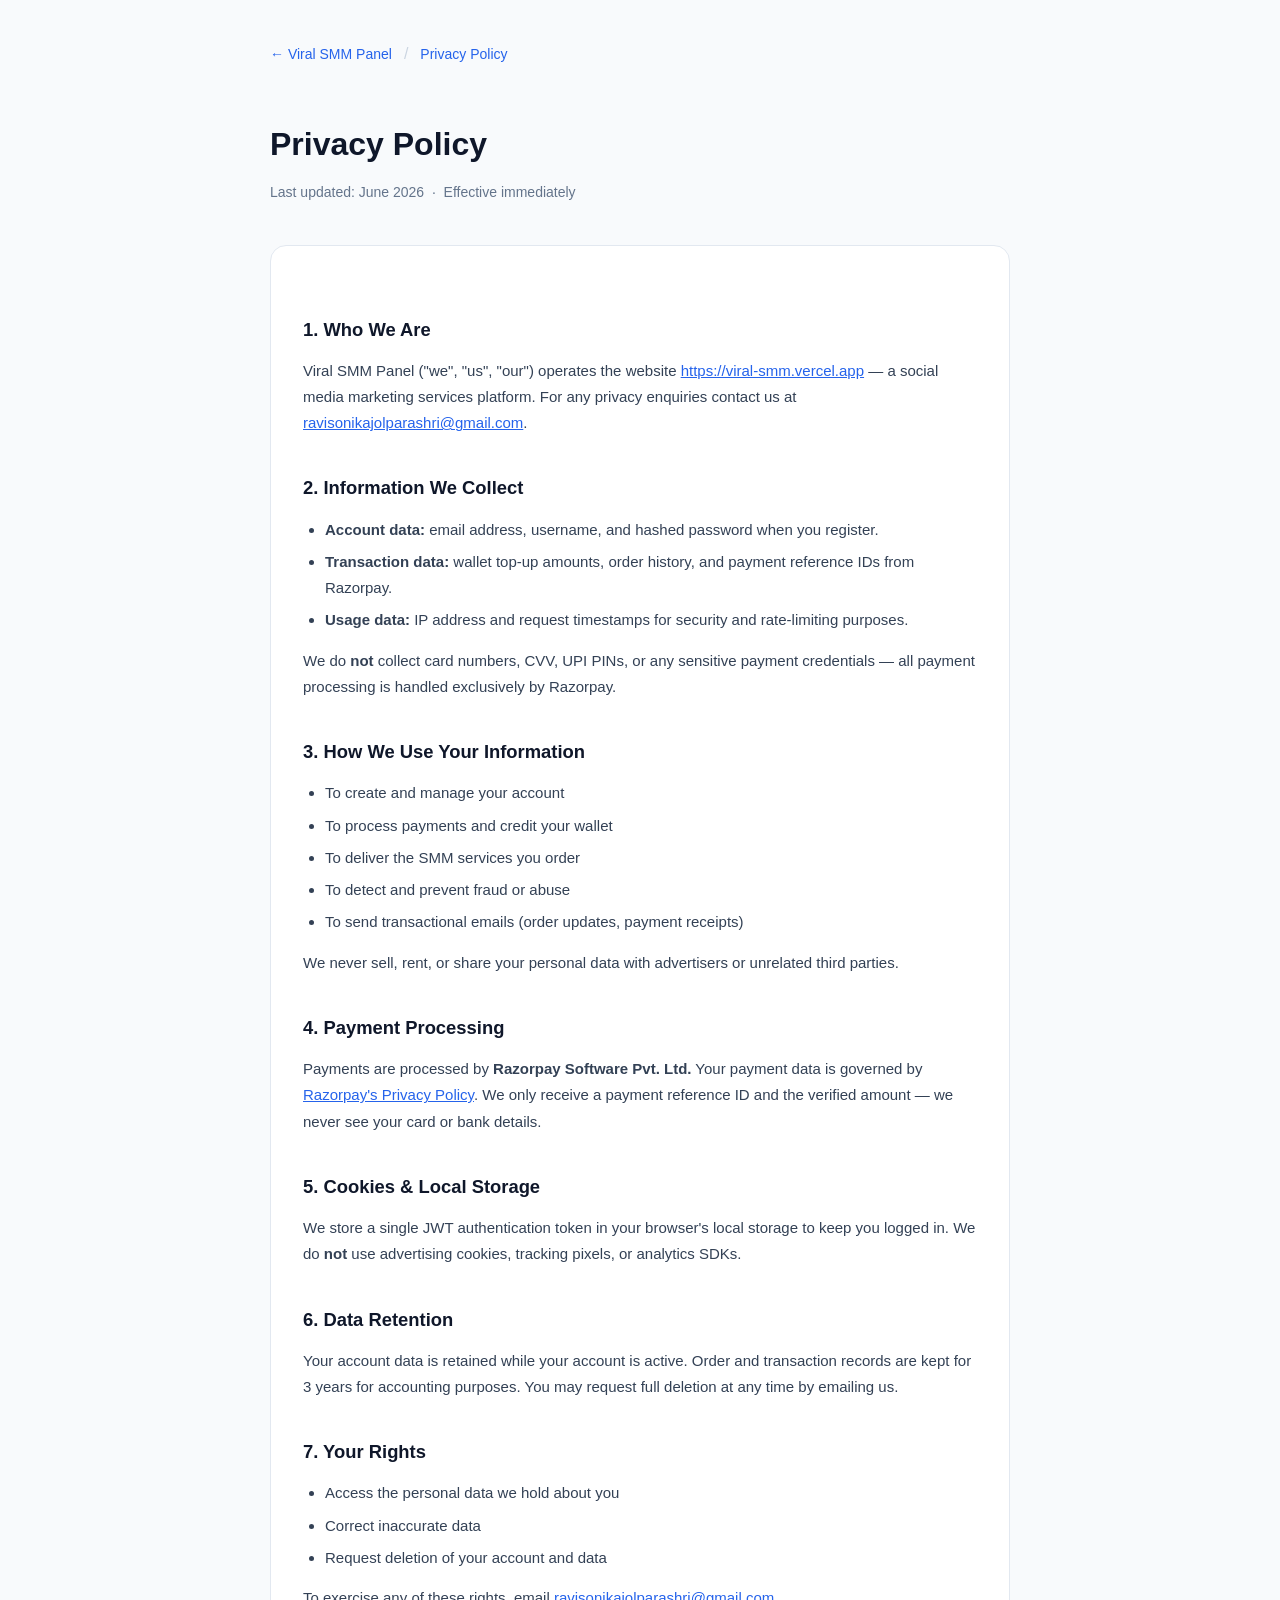
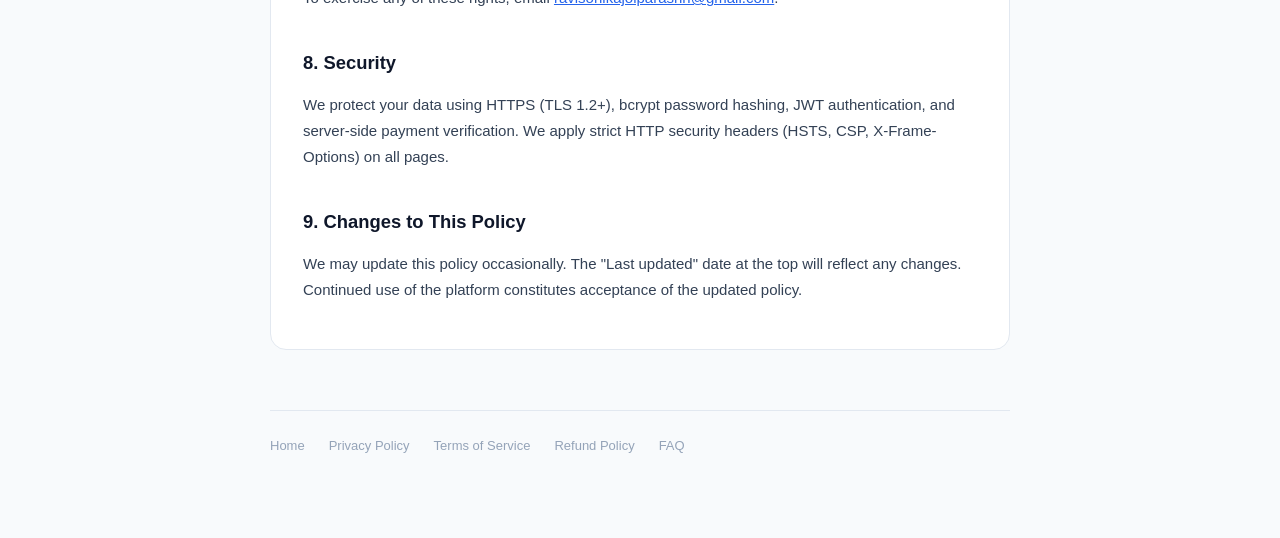
==== frontend/public/privacy.html @ 21acf0b6 "fix: Railway crash + add legal pages (privacy, terms, refund, faq) + footer links" ====
<!DOCTYPE html>
<html lang="en">
<head>
  <meta charset="UTF-8" />
  <meta name="viewport" content="width=device-width, initial-scale=1.0" />
  <title>Privacy Policy — Viral SMM Panel</title>
  <style>
    *{box-sizing:border-box;margin:0;padding:0}
    body{font-family:-apple-system,BlinkMacSystemFont,'Segoe UI',sans-serif;background:#f8fafc;color:#1e293b;line-height:1.75}
    .wrap{max-width:780px;margin:0 auto;padding:40px 20px 80px}
    nav{display:flex;align-items:center;gap:12px;margin-bottom:48px}
    nav a{color:#2563eb;text-decoration:none;font-size:14px}
    nav a:hover{text-decoration:underline}
    nav span{color:#cbd5e1}
    h1{font-size:2rem;font-weight:800;color:#0f172a;margin-bottom:8px}
    .meta{color:#64748b;font-size:14px;margin-bottom:40px}
    h2{font-size:1.15rem;font-weight:700;color:#0f172a;margin:36px 0 12px}
    p{color:#334155;margin-bottom:14px;font-size:15px}
    ul{color:#334155;padding-left:22px;margin-bottom:14px;font-size:15px}
    ul li{margin-bottom:6px}
    a{color:#2563eb}
    .card{background:#fff;border:1px solid #e2e8f0;border-radius:16px;padding:32px;margin-bottom:8px}
    footer{margin-top:60px;padding-top:24px;border-top:1px solid #e2e8f0;display:flex;gap:24px;flex-wrap:wrap;font-size:13px;color:#94a3b8}
    footer a{color:#94a3b8;text-decoration:none}
    footer a:hover{color:#475569}
  </style>
</head>
<body>
<div class="wrap">
  <nav>
    <a href="/">← Viral SMM Panel</a>
    <span>/</span>
    <a href="/privacy.html">Privacy Policy</a>
  </nav>

  <h1>Privacy Policy</h1>
  <p class="meta">Last updated: June 2026 &nbsp;·&nbsp; Effective immediately</p>

  <div class="card">
    <h2>1. Who We Are</h2>
    <p>Viral SMM Panel ("we", "us", "our") operates the website <a href="https://viral-smm.vercel.app">https://viral-smm.vercel.app</a> — a social media marketing services platform. For any privacy enquiries contact us at <a href="mailto:ravisonikajolparashri@gmail.com">ravisonikajolparashri@gmail.com</a>.</p>

    <h2>2. Information We Collect</h2>
    <ul>
      <li><strong>Account data:</strong> email address, username, and hashed password when you register.</li>
      <li><strong>Transaction data:</strong> wallet top-up amounts, order history, and payment reference IDs from Razorpay.</li>
      <li><strong>Usage data:</strong> IP address and request timestamps for security and rate-limiting purposes.</li>
    </ul>
    <p>We do <strong>not</strong> collect card numbers, CVV, UPI PINs, or any sensitive payment credentials — all payment processing is handled exclusively by Razorpay.</p>

    <h2>3. How We Use Your Information</h2>
    <ul>
      <li>To create and manage your account</li>
      <li>To process payments and credit your wallet</li>
      <li>To deliver the SMM services you order</li>
      <li>To detect and prevent fraud or abuse</li>
      <li>To send transactional emails (order updates, payment receipts)</li>
    </ul>
    <p>We never sell, rent, or share your personal data with advertisers or unrelated third parties.</p>

    <h2>4. Payment Processing</h2>
    <p>Payments are processed by <strong>Razorpay Software Pvt. Ltd.</strong> Your payment data is governed by <a href="https://razorpay.com/privacy/" target="_blank">Razorpay's Privacy Policy</a>. We only receive a payment reference ID and the verified amount — we never see your card or bank details.</p>

    <h2>5. Cookies & Local Storage</h2>
    <p>We store a single JWT authentication token in your browser's local storage to keep you logged in. We do <strong>not</strong> use advertising cookies, tracking pixels, or analytics SDKs.</p>

    <h2>6. Data Retention</h2>
    <p>Your account data is retained while your account is active. Order and transaction records are kept for 3 years for accounting purposes. You may request full deletion at any time by emailing us.</p>

    <h2>7. Your Rights</h2>
    <ul>
      <li>Access the personal data we hold about you</li>
      <li>Correct inaccurate data</li>
      <li>Request deletion of your account and data</li>
    </ul>
    <p>To exercise any of these rights, email <a href="mailto:ravisonikajolparashri@gmail.com">ravisonikajolparashri@gmail.com</a>.</p>

    <h2>8. Security</h2>
    <p>We protect your data using HTTPS (TLS 1.2+), bcrypt password hashing, JWT authentication, and server-side payment verification. We apply strict HTTP security headers (HSTS, CSP, X-Frame-Options) on all pages.</p>

    <h2>9. Changes to This Policy</h2>
    <p>We may update this policy occasionally. The "Last updated" date at the top will reflect any changes. Continued use of the platform constitutes acceptance of the updated policy.</p>
  </div>

  <footer>
    <a href="/">Home</a>
    <a href="/privacy.html">Privacy Policy</a>
    <a href="/terms.html">Terms of Service</a>
    <a href="/refund.html">Refund Policy</a>
    <a href="/faq.html">FAQ</a>
  </footer>
</div>
</body>
</html>
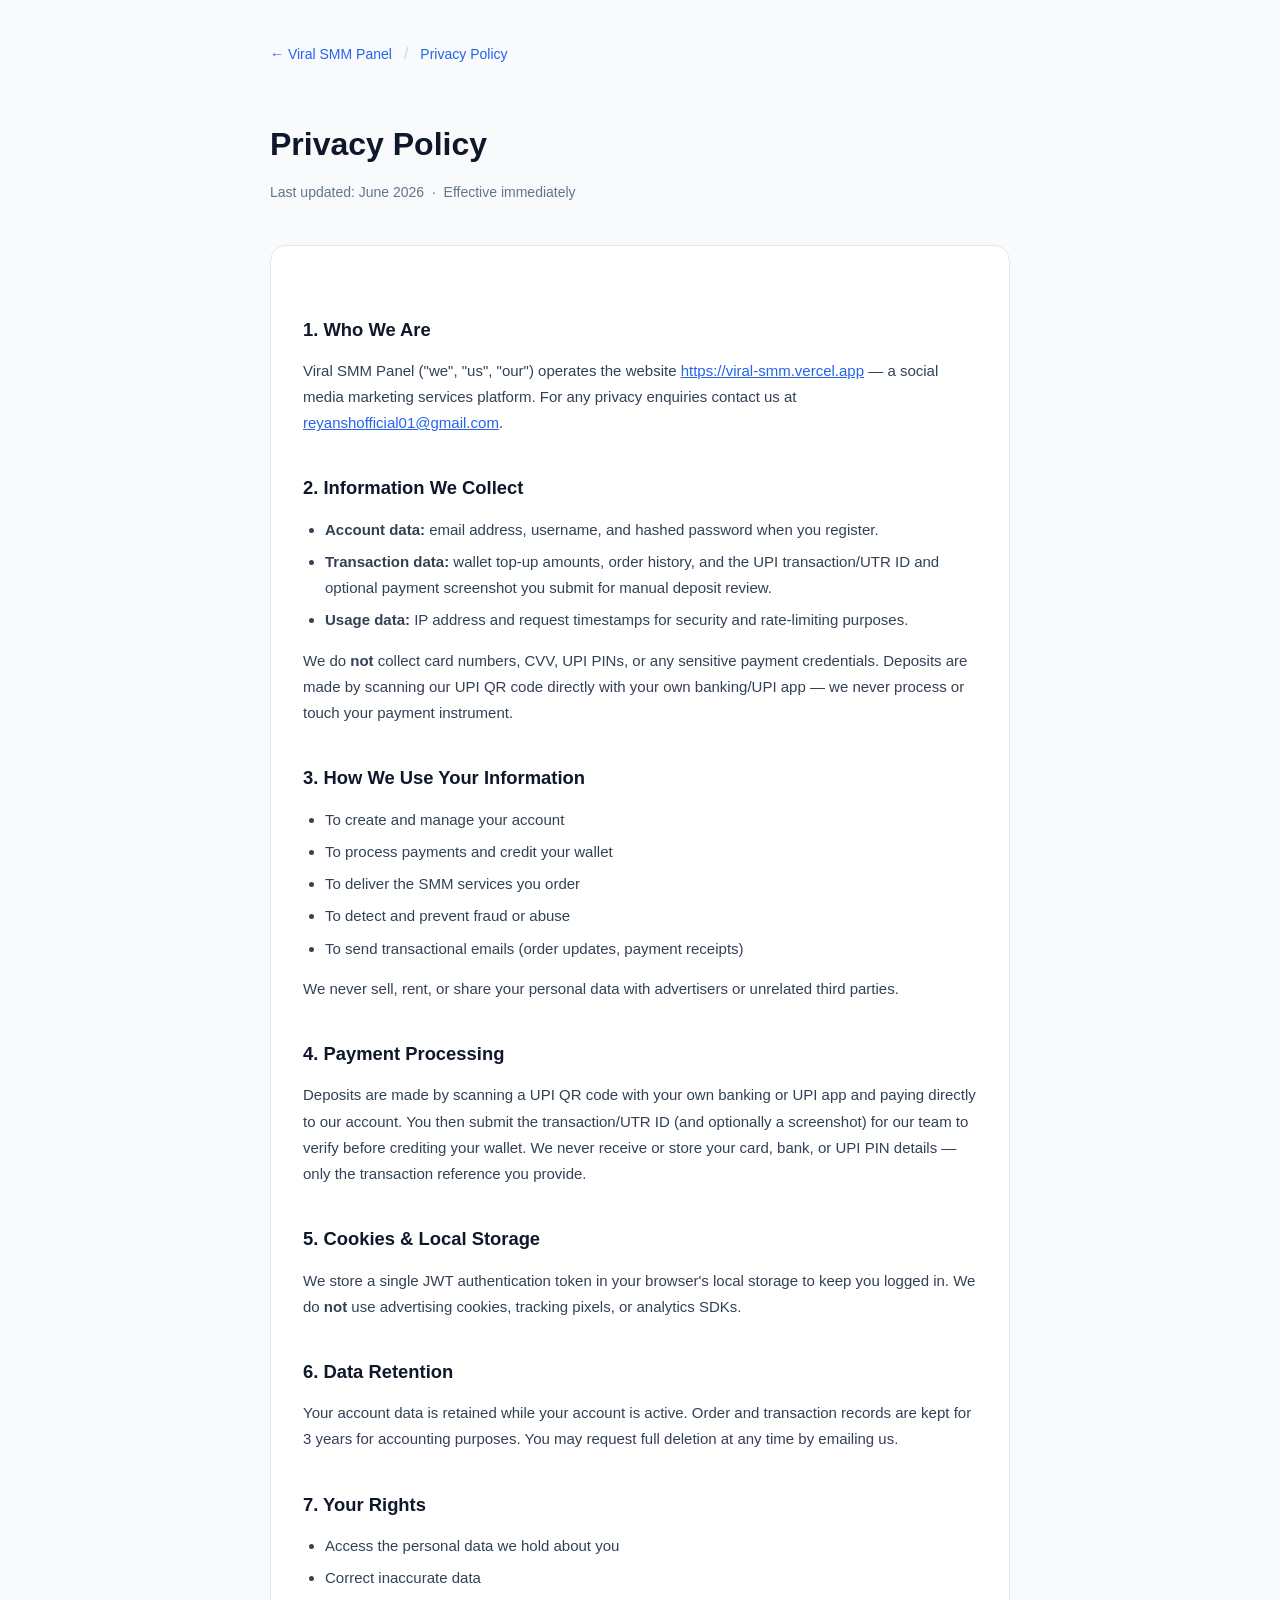
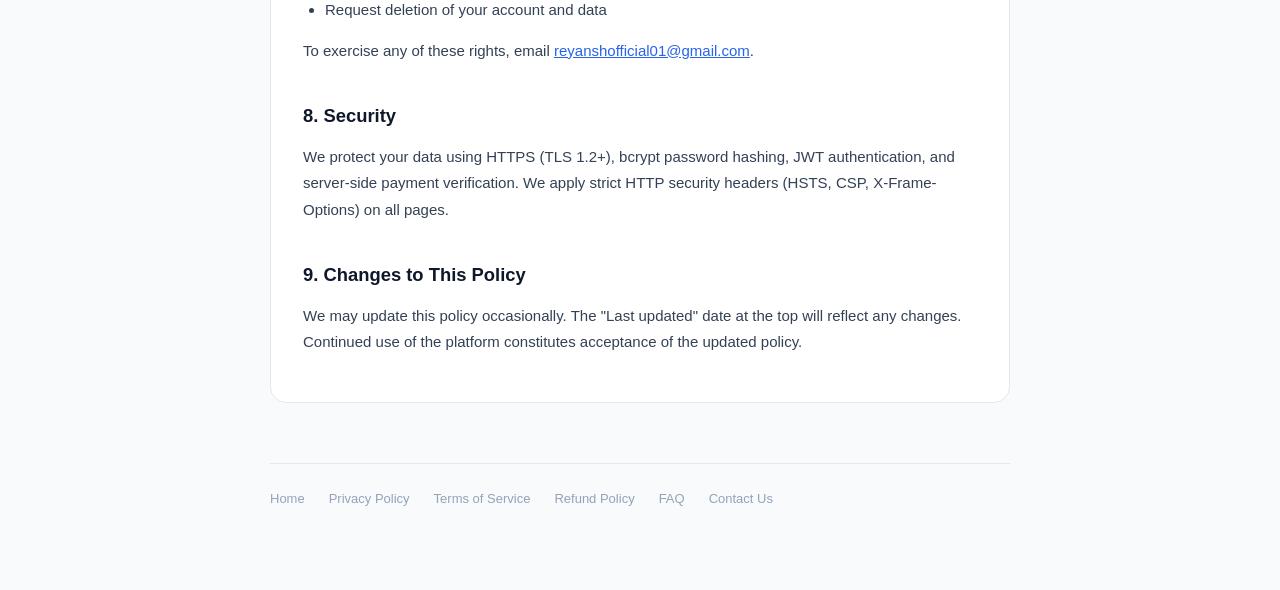
==== commit b27c659b: "Add Contact Us page and link it from footer/static pages" ====
--- a/frontend/public/privacy.html
+++ b/frontend/public/privacy.html
@@ -38,15 +38,15 @@
 
   <div class="card">
     <h2>1. Who We Are</h2>
-    <p>Viral SMM Panel ("we", "us", "our") operates the website <a href="https://viral-smm.vercel.app">https://viral-smm.vercel.app</a> — a social media marketing services platform. For any privacy enquiries contact us at <a href="mailto:ravisonikajolparashri@gmail.com">ravisonikajolparashri@gmail.com</a>.</p>
+    <p>Viral SMM Panel ("we", "us", "our") operates the website <a href="https://viral-smm.vercel.app">https://viral-smm.vercel.app</a> — a social media marketing services platform. For any privacy enquiries contact us at <a href="mailto:reyanshofficial01@gmail.com">reyanshofficial01@gmail.com</a>.</p>
 
     <h2>2. Information We Collect</h2>
     <ul>
       <li><strong>Account data:</strong> email address, username, and hashed password when you register.</li>
-      <li><strong>Transaction data:</strong> wallet top-up amounts, order history, and payment reference IDs from Razorpay.</li>
+      <li><strong>Transaction data:</strong> wallet top-up amounts, order history, and the UPI transaction/UTR ID and optional payment screenshot you submit for manual deposit review.</li>
       <li><strong>Usage data:</strong> IP address and request timestamps for security and rate-limiting purposes.</li>
     </ul>
-    <p>We do <strong>not</strong> collect card numbers, CVV, UPI PINs, or any sensitive payment credentials — all payment processing is handled exclusively by Razorpay.</p>
+    <p>We do <strong>not</strong> collect card numbers, CVV, UPI PINs, or any sensitive payment credentials. Deposits are made by scanning our UPI QR code directly with your own banking/UPI app — we never process or touch your payment instrument.</p>
 
     <h2>3. How We Use Your Information</h2>
     <ul>
@@ -59,7 +59,7 @@
     <p>We never sell, rent, or share your personal data with advertisers or unrelated third parties.</p>
 
     <h2>4. Payment Processing</h2>
-    <p>Payments are processed by <strong>Razorpay Software Pvt. Ltd.</strong> Your payment data is governed by <a href="https://razorpay.com/privacy/" target="_blank">Razorpay's Privacy Policy</a>. We only receive a payment reference ID and the verified amount — we never see your card or bank details.</p>
+    <p>Deposits are made by scanning a UPI QR code with your own banking or UPI app and paying directly to our account. You then submit the transaction/UTR ID (and optionally a screenshot) for our team to verify before crediting your wallet. We never receive or store your card, bank, or UPI PIN details — only the transaction reference you provide.</p>
 
     <h2>5. Cookies & Local Storage</h2>
     <p>We store a single JWT authentication token in your browser's local storage to keep you logged in. We do <strong>not</strong> use advertising cookies, tracking pixels, or analytics SDKs.</p>
@@ -73,7 +73,7 @@
       <li>Correct inaccurate data</li>
       <li>Request deletion of your account and data</li>
     </ul>
-    <p>To exercise any of these rights, email <a href="mailto:ravisonikajolparashri@gmail.com">ravisonikajolparashri@gmail.com</a>.</p>
+    <p>To exercise any of these rights, email <a href="mailto:reyanshofficial01@gmail.com">reyanshofficial01@gmail.com</a>.</p>
 
     <h2>8. Security</h2>
     <p>We protect your data using HTTPS (TLS 1.2+), bcrypt password hashing, JWT authentication, and server-side payment verification. We apply strict HTTP security headers (HSTS, CSP, X-Frame-Options) on all pages.</p>
@@ -88,6 +88,7 @@
     <a href="/terms.html">Terms of Service</a>
     <a href="/refund.html">Refund Policy</a>
     <a href="/faq.html">FAQ</a>
+    <a href="/contact.html">Contact Us</a>
   </footer>
 </div>
 </body>
